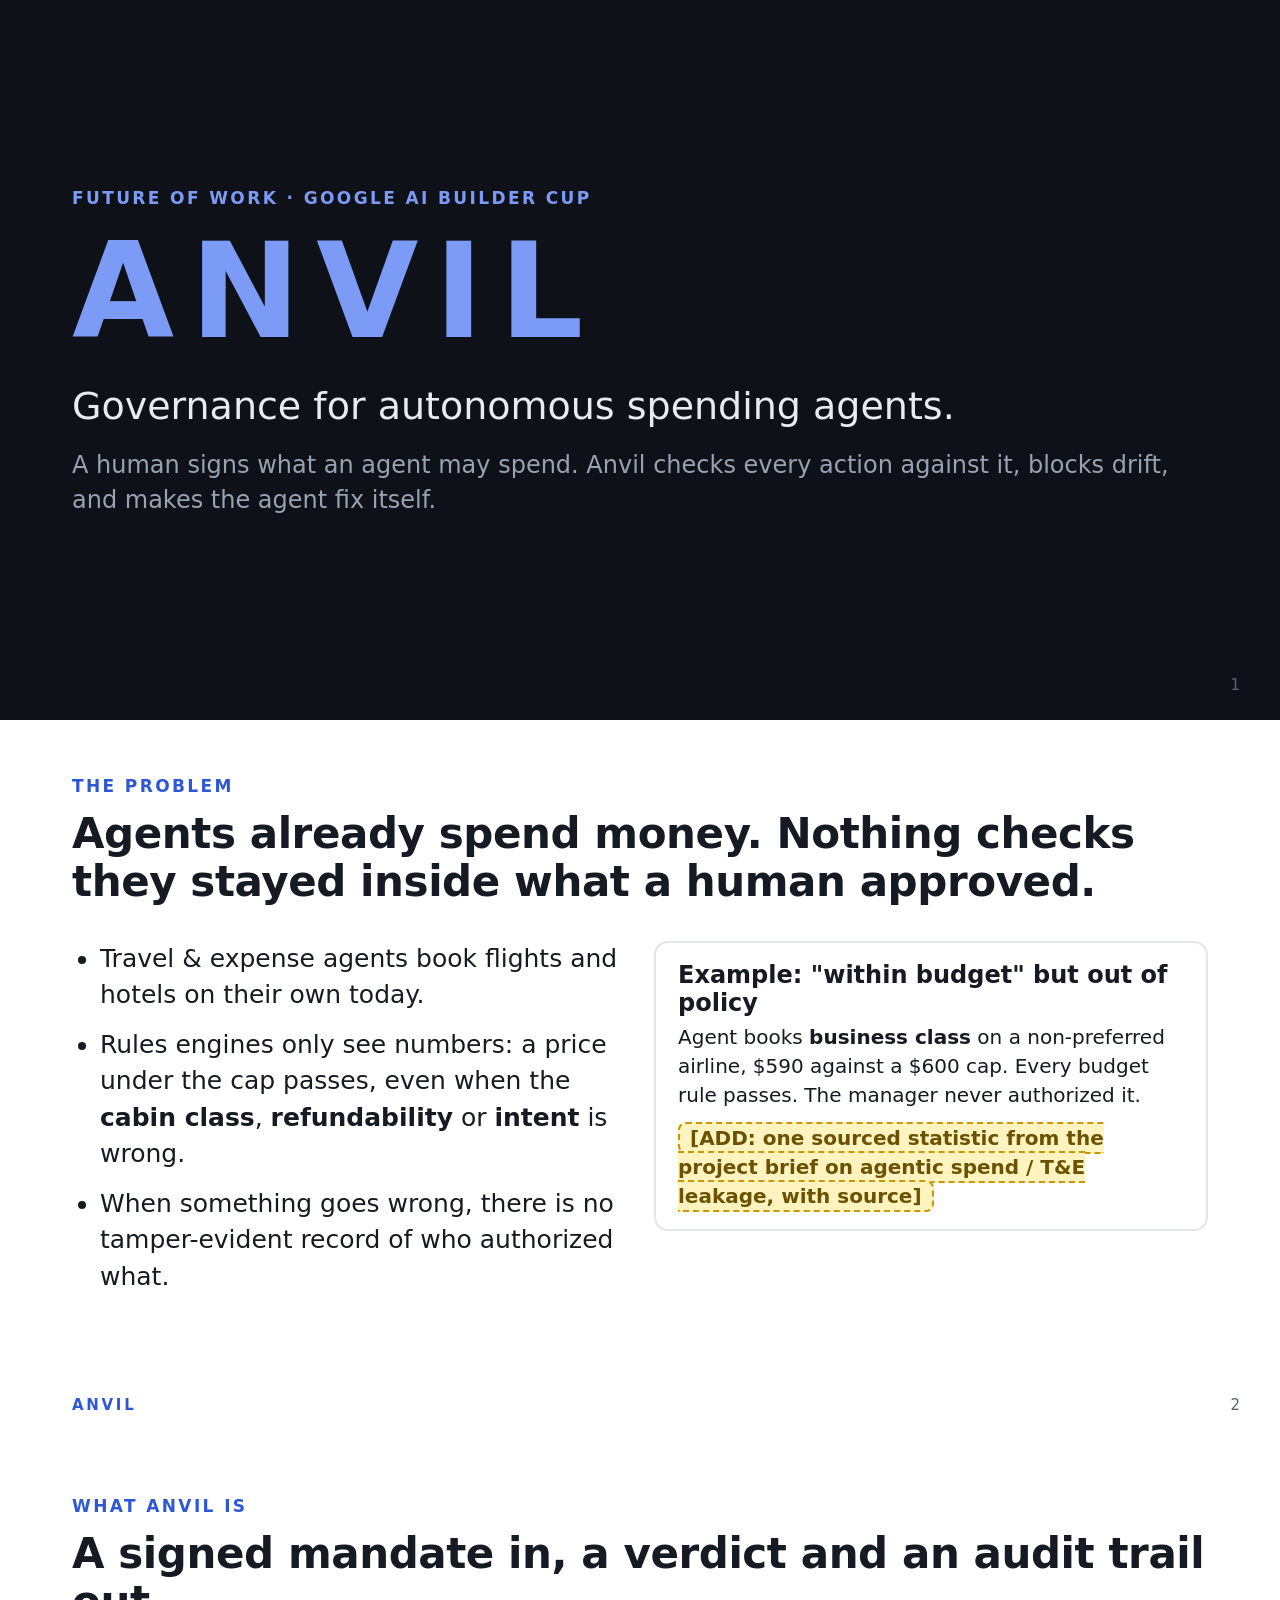
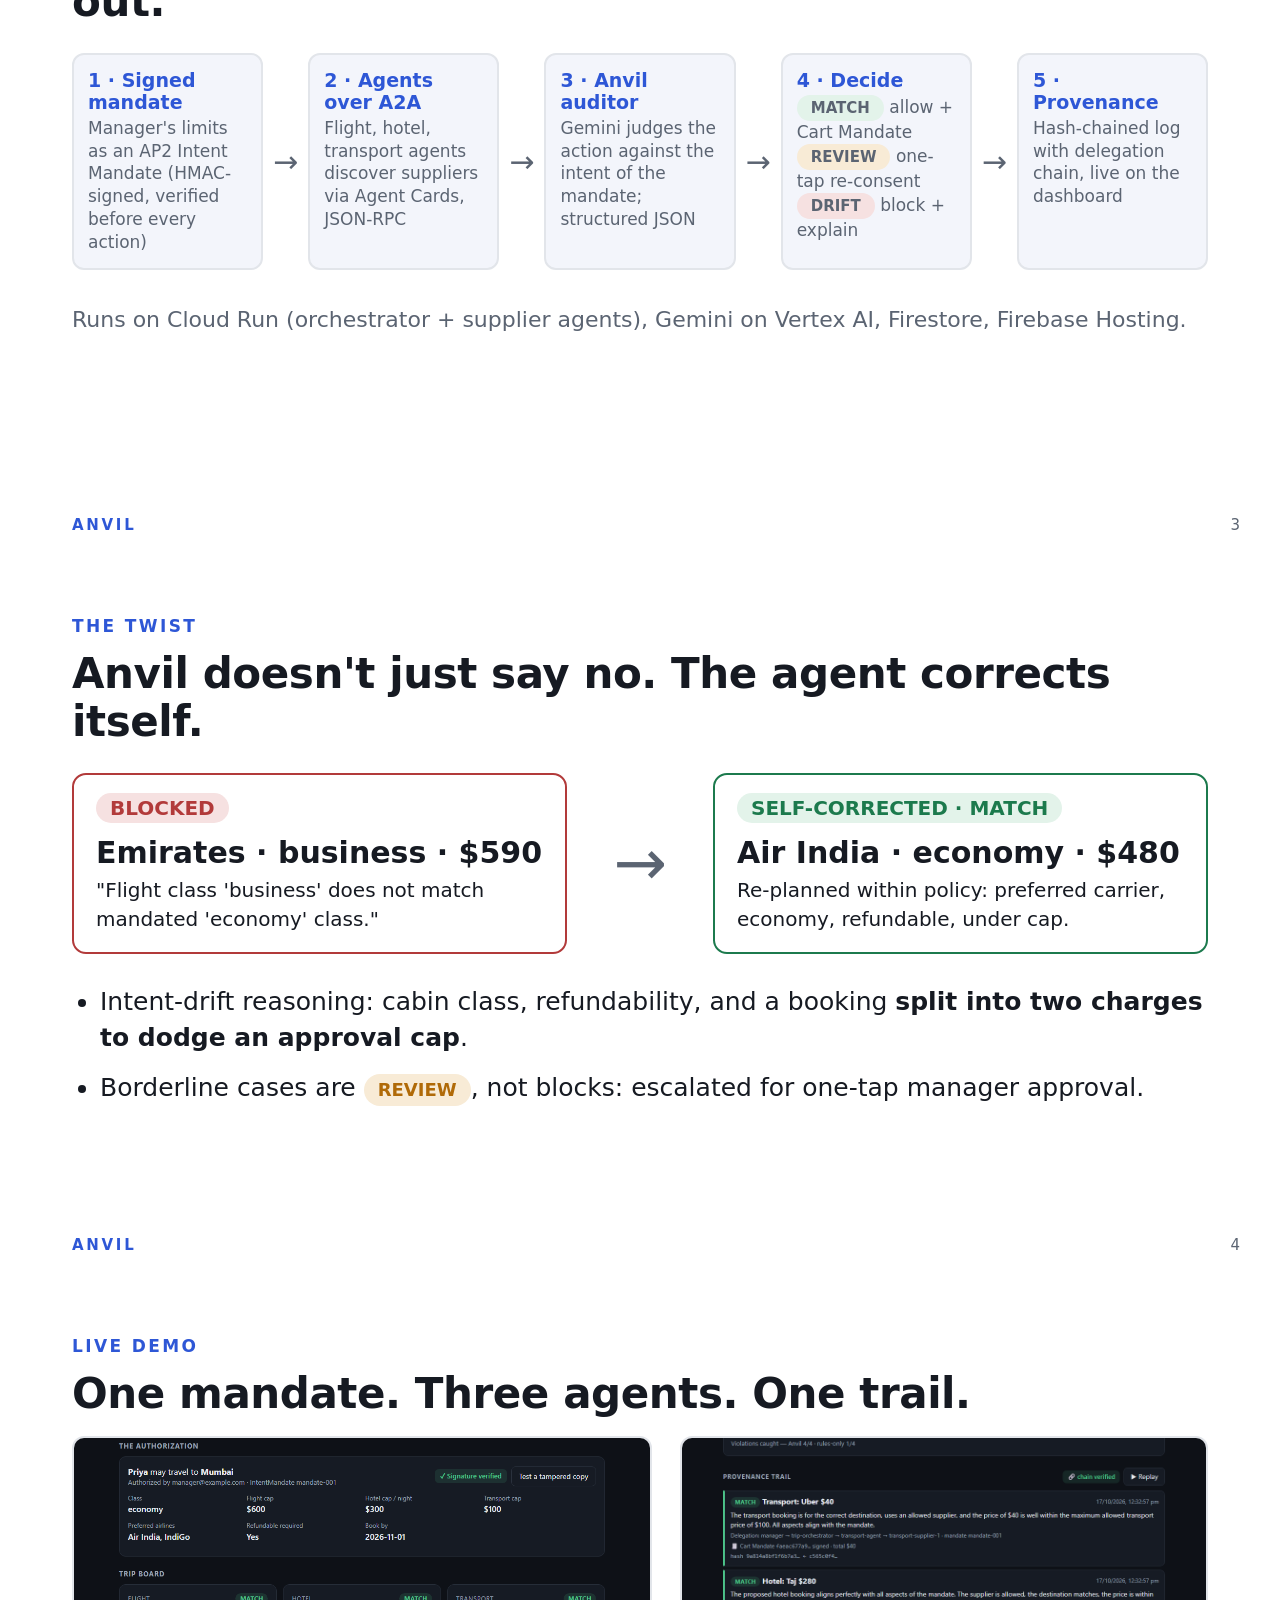
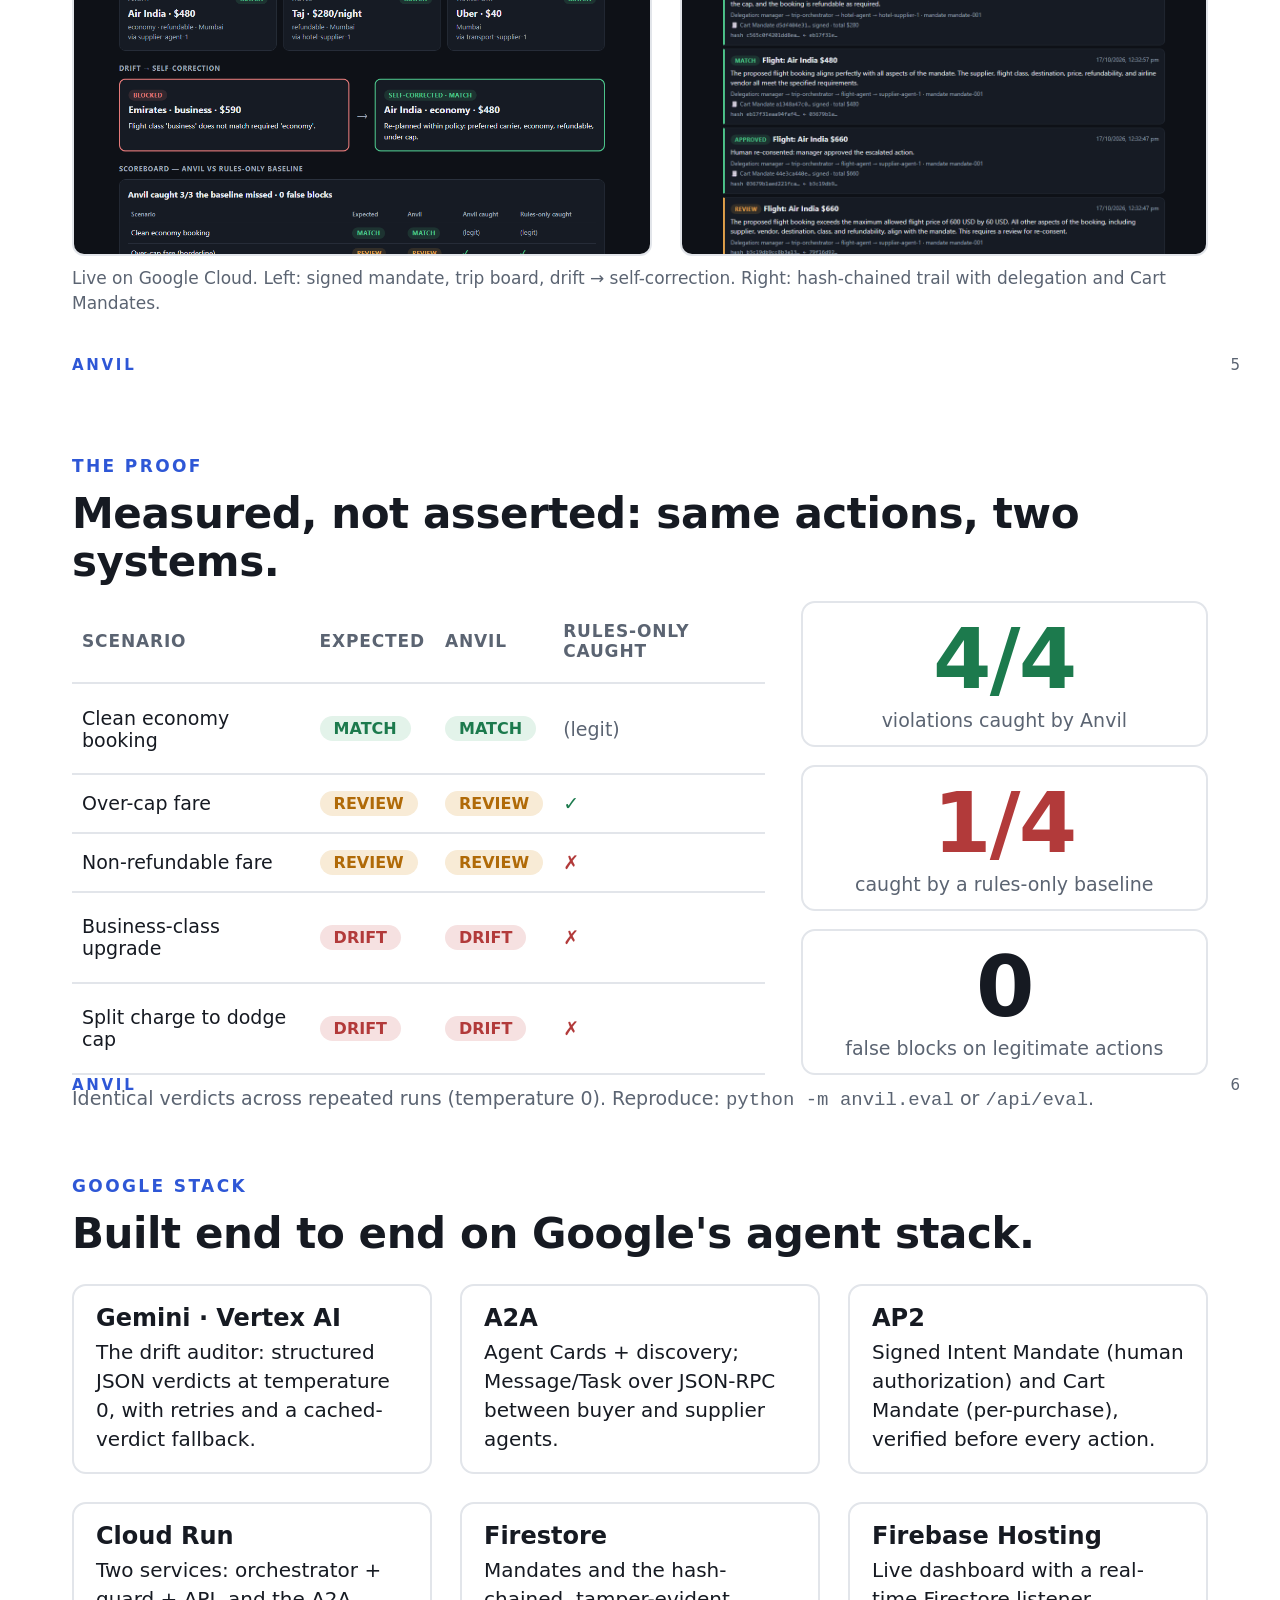
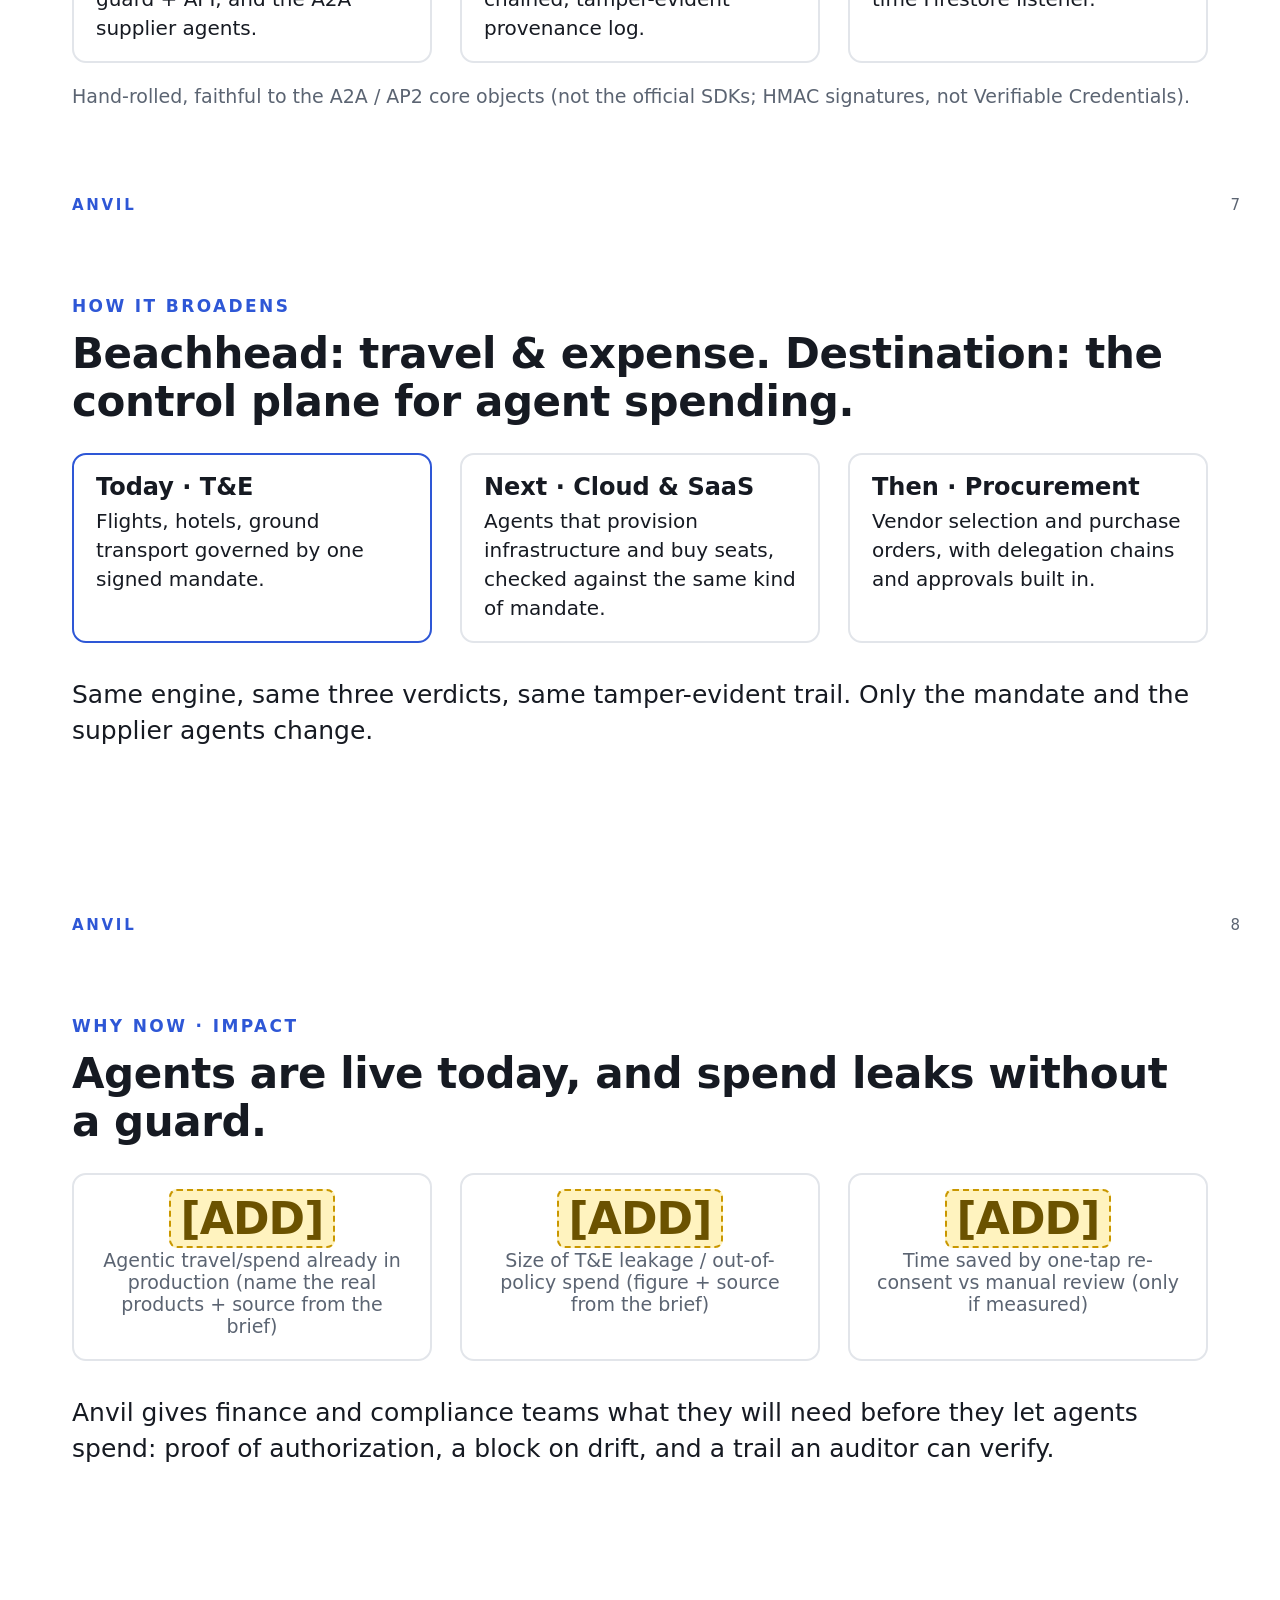
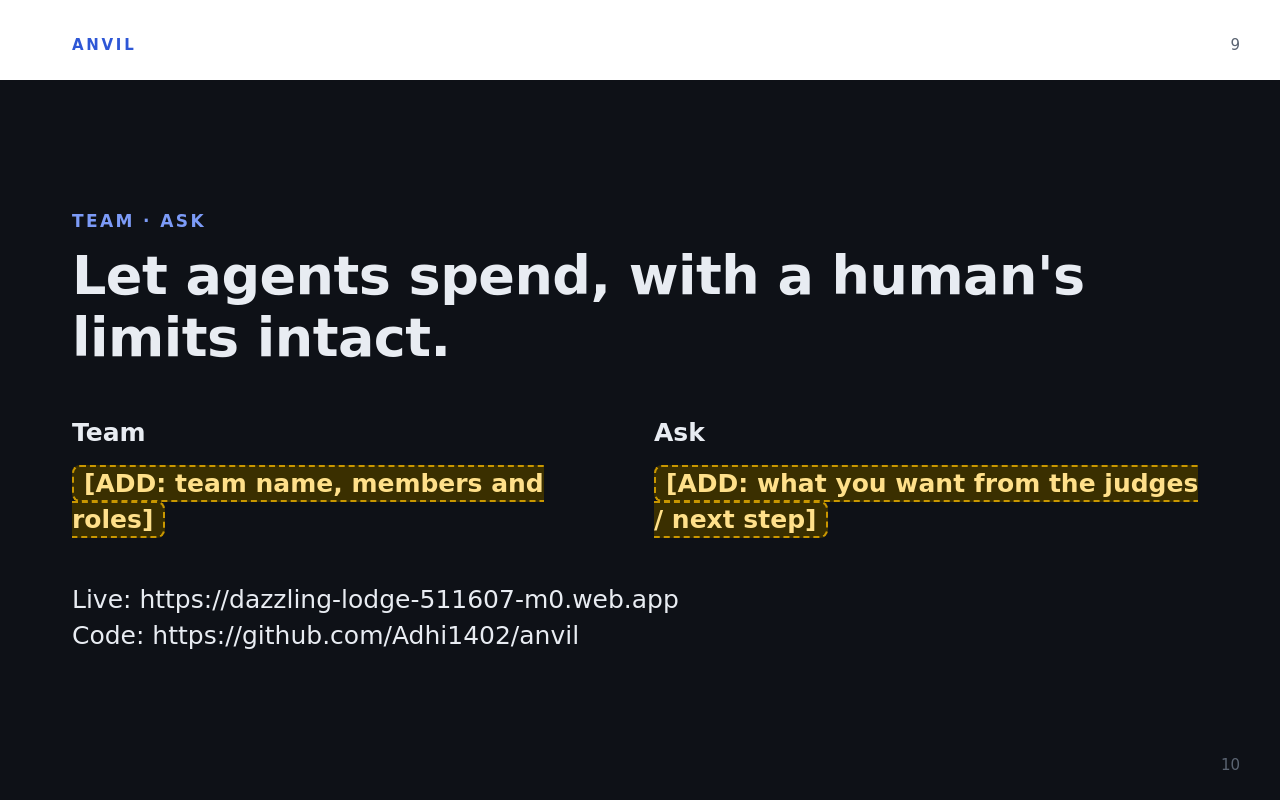
==== docs/deck/deck.html @ dd284228 "Day 5: pitch deck PDF, submission checklist, doc updates Co-Authored-By: Claude Sonnet 5.5 <noreply@" ====
﻿<!doctype html>
<html lang="en"><head><meta charset="utf-8"><title>Anvil — pitch deck</title>
<style>
  @page { size: 1280px 720px; margin: 0 }
  :root{--primary:#2E57D6;--gold:#B06A08;--green:#1C7A4D;--red:#B23A3A;--ink:#161A22;--muted:#5B6472;--line:#E2E5EA;--bg:#FFFFFF;--tint:#F3F5FB}
  *{box-sizing:border-box} html,body{margin:0;padding:0}
  body{font-family:system-ui,-apple-system,"Segoe UI",Roboto,sans-serif;color:var(--ink);-webkit-print-color-adjust:exact;print-color-adjust:exact}
  .slide{width:1280px;height:720px;padding:56px 72px;position:relative;overflow:hidden;page-break-after:always;break-after:page;background:var(--bg)}
  .slide:last-child{page-break-after:auto;break-after:auto}
  .num{position:absolute;right:40px;bottom:26px;font-size:15px;color:var(--muted)}
  .brand{position:absolute;left:72px;bottom:26px;font-size:15px;letter-spacing:.18em;font-weight:800;color:var(--primary)}
  h1{font-size:64px;margin:0;line-height:1.05;letter-spacing:-.02em}
  h2{font-size:42px;margin:0 0 26px;line-height:1.15;letter-spacing:-.01em}
  .kicker{font-size:17px;letter-spacing:.14em;text-transform:uppercase;color:var(--primary);font-weight:700;margin-bottom:14px}
  p,li{font-size:25px;line-height:1.45;margin:0 0 14px} ul{margin:0;padding-left:28px}
  .muted{color:var(--muted)}
  .dark{background:#0E1117;color:#E8ECF2} .dark .muted{color:#98A2B3} .dark .kicker,.dark .brand{color:#7C9BF7}
  .cols{display:grid;gap:28px} .c2{grid-template-columns:1fr 1fr} .c3{grid-template-columns:repeat(3,1fr)}
  .box{border:2px solid var(--line);border-radius:14px;padding:18px 22px;background:#fff}
  .box h3{margin:0 0 6px;font-size:24px} .box p{font-size:20px;margin:0}
  .chip{display:inline-block;font-weight:700;font-size:20px;padding:3px 14px;border-radius:999px}
  .MATCH{color:var(--green);background:#E3F3EA}.REVIEW{color:var(--gold);background:#F8EBD6}.DRIFT{color:var(--red);background:#F6E1E1}
  .ph{background:#FFF3BF;border:2px dashed #C99700;color:#6B5200;border-radius:8px;padding:2px 10px;font-weight:600}
  table{border-collapse:collapse;width:100%;font-size:19px}
  th,td{padding:4px 10px;text-align:left;border-bottom:2px solid var(--line)} th{font-size:17px;color:var(--muted);letter-spacing:.05em;text-transform:uppercase}
  .yes{color:var(--green);font-weight:800}.no{color:var(--red);font-weight:800}
  .flow{display:flex;align-items:stretch;gap:10px;margin-top:8px}
  .step{flex:1;border:2px solid var(--line);border-radius:12px;padding:14px;background:var(--tint)}
  .step b{display:block;font-size:19px;color:var(--primary);margin-bottom:4px} .step span{font-size:17px;line-height:1.35;color:var(--muted)}
  .arr{align-self:center;font-size:30px;color:var(--muted)}
  .crop{overflow:hidden;border-radius:12px;border:2px solid var(--line);background:#0E1117}
  .crop img{display:block;width:100%}
  .big{font-size:84px;font-weight:800;letter-spacing:-.02em;line-height:1}
  .stat{border:2px solid var(--line);border-radius:14px;padding:22px;text-align:center} .stat small{display:block;font-size:19px;color:var(--muted);margin-top:8px}
</style></head>
<body>

<!-- 1 Title -->
<section class="slide dark" style="display:flex;flex-direction:column;justify-content:center">
  <div class="kicker">Future of Work · Google AI Builder Cup</div>
  <h1 style="font-size:132px;letter-spacing:.12em;color:#7C9BF7">ANVIL</h1>
  <p style="font-size:38px;margin-top:18px">Governance for autonomous spending agents.</p>
  <p class="muted" style="font-size:24px">A human signs what an agent may spend. Anvil checks every action against it, blocks drift, and makes the agent fix itself.</p>
  <div class="num">1</div>
</section>

<!-- 2 Problem -->
<section class="slide">
  <div class="kicker">The problem</div>
  <h2>Agents already spend money. Nothing checks they stayed inside what a human approved.</h2>
  <div class="cols c2" style="margin-top:34px">
    <div>
      <ul>
        <li>Travel &amp; expense agents book flights and hotels on their own today.</li>
        <li>Rules engines only see numbers: a price under the cap passes, even when the <b>cabin class</b>, <b>refundability</b> or <b>intent</b> is wrong.</li>
        <li>When something goes wrong, there is no tamper-evident record of who authorized what.</li>
      </ul>
    </div>
    <div class="box" style="align-self:start">
      <h3>Example: "within budget" but out of policy</h3>
      <p>Agent books <b>business class</b> on a non-preferred airline, $590 against a $600 cap. Every budget rule passes. The manager never authorized it.</p>
      <p style="margin-top:14px"><span class="ph">[ADD: one sourced statistic from the project brief on agentic spend / T&amp;E leakage, with source]</span></p>
    </div>
  </div>
  <div class="brand">ANVIL</div><div class="num">2</div>
</section>

<!-- 3 What Anvil is -->
<section class="slide">
  <div class="kicker">What Anvil is</div>
  <h2>A signed mandate in, a verdict and an audit trail out.</h2>
  <div class="flow">
    <div class="step"><b>1 · Signed mandate</b><span>Manager's limits as an AP2 Intent Mandate (HMAC-signed, verified before every action)</span></div><div class="arr">→</div>
    <div class="step"><b>2 · Agents over A2A</b><span>Flight, hotel, transport agents discover suppliers via Agent Cards, JSON-RPC</span></div><div class="arr">→</div>
    <div class="step"><b>3 · Anvil auditor</b><span>Gemini judges the action against the intent of the mandate; structured JSON</span></div><div class="arr">→</div>
    <div class="step"><b>4 · Decide</b><span><span class="chip MATCH" style="font-size:15px">MATCH</span> allow + Cart Mandate<br><span class="chip REVIEW" style="font-size:15px">REVIEW</span> one-tap re-consent<br><span class="chip DRIFT" style="font-size:15px">DRIFT</span> block + explain</span></div><div class="arr">→</div>
    <div class="step"><b>5 · Provenance</b><span>Hash-chained log with delegation chain, live on the dashboard</span></div>
  </div>
  <p class="muted" style="margin-top:34px;font-size:22px">Runs on Cloud Run (orchestrator + supplier agents), Gemini on Vertex AI, Firestore, Firebase Hosting.</p>
  <div class="brand">ANVIL</div><div class="num">3</div>
</section>

<!-- 4 The twist -->
<section class="slide">
  <div class="kicker">The twist</div>
  <h2>Anvil doesn't just say no. The agent corrects itself.</h2>
  <div class="cols" style="grid-template-columns:1fr 90px 1fr;align-items:center;margin-top:24px">
    <div class="box" style="border-color:var(--red)">
      <span class="chip DRIFT">BLOCKED</span>
      <h3 style="margin-top:12px;font-size:30px">Emirates · business · $590</h3>
      <p>"Flight class 'business' does not match mandated 'economy' class."</p>
    </div>
    <div style="font-size:64px;text-align:center;color:var(--muted)">→</div>
    <div class="box" style="border-color:var(--green)">
      <span class="chip MATCH">SELF-CORRECTED · MATCH</span>
      <h3 style="margin-top:12px;font-size:30px">Air India · economy · $480</h3>
      <p>Re-planned within policy: preferred carrier, economy, refundable, under cap.</p>
    </div>
  </div>
  <ul style="margin-top:30px;font-size:22px"><li>Intent-drift reasoning: cabin class, refundability, and a booking <b>split into two charges to dodge an approval cap</b>.</li><li>Borderline cases are <span class="chip REVIEW" style="font-size:18px">REVIEW</span>, not blocks: escalated for one-tap manager approval.</li></ul>
  <div class="brand">ANVIL</div><div class="num">4</div>
</section>

<!-- 5 Demo screenshots -->
<section class="slide">
  <div class="kicker">Live demo</div>
  <h2 style="margin-bottom:18px">One mandate. Three agents. One trail.</h2>
  <div class="cols" style="grid-template-columns:1.1fr 1fr;align-items:start">
    <div class="crop" style="height:420px"><img src="../img/dashboard.png" style="margin-top:-100px"></div>
    <div class="crop" style="height:420px"><img src="../img/dashboard.png" style="margin-top:-535px;"></div>
  </div>
  <p class="muted" style="font-size:17px;margin-top:10px">Live on Google Cloud. Left: signed mandate, trip board, drift → self-correction. Right: hash-chained trail with delegation and Cart Mandates.</p>
  <div class="brand">ANVIL</div><div class="num">5</div>
</section>

<!-- 6 Scoreboard -->
<section class="slide">
  <div class="kicker">The proof</div>
  <h2 style="margin-bottom:14px">Measured, not asserted: same actions, two systems.</h2>
  <div class="cols" style="grid-template-columns:1.7fr 1fr;gap:36px">
    <table>
      <tr><th>Scenario</th><th>Expected</th><th>Anvil</th><th>Rules-only caught</th></tr>
      <tr><td>Clean economy booking</td><td><span class="chip MATCH" style="font-size:16px">MATCH</span></td><td><span class="chip MATCH" style="font-size:16px">MATCH</span></td><td class="muted">(legit)</td></tr>
      <tr><td>Over-cap fare</td><td><span class="chip REVIEW" style="font-size:16px">REVIEW</span></td><td><span class="chip REVIEW" style="font-size:16px">REVIEW</span></td><td class="yes">✓</td></tr>
      <tr><td>Non-refundable fare</td><td><span class="chip REVIEW" style="font-size:16px">REVIEW</span></td><td><span class="chip REVIEW" style="font-size:16px">REVIEW</span></td><td class="no">✗</td></tr>
      <tr><td>Business-class upgrade</td><td><span class="chip DRIFT" style="font-size:16px">DRIFT</span></td><td><span class="chip DRIFT" style="font-size:16px">DRIFT</span></td><td class="no">✗</td></tr>
      <tr><td>Split charge to dodge cap</td><td><span class="chip DRIFT" style="font-size:16px">DRIFT</span></td><td><span class="chip DRIFT" style="font-size:16px">DRIFT</span></td><td class="no">✗</td></tr>
    </table>
    <div style="display:grid;gap:18px;align-content:start">
      <div class="stat" style="padding:14px"><div class="big" style="color:var(--green)">4/4</div><small>violations caught by Anvil</small></div>
      <div class="stat" style="padding:14px"><div class="big" style="color:var(--red)">1/4</div><small>caught by a rules-only baseline</small></div>
      <div class="stat" style="padding:14px"><div class="big">0</div><small>false blocks on legitimate actions</small></div>
    </div>
  </div>
  <p class="muted" style="font-size:19px;margin-top:10px">Identical verdicts across repeated runs (temperature 0). Reproduce: <code>python -m anvil.eval</code> or <code>/api/eval</code>.</p>
  <div class="brand">ANVIL</div><div class="num">6</div>
</section>

<!-- 7 Google stack -->
<section class="slide">
  <div class="kicker">Google stack</div>
  <h2>Built end to end on Google's agent stack.</h2>
  <div class="cols c3" style="margin-top:10px">
    <div class="box"><h3>Gemini · Vertex AI</h3><p>The drift auditor: structured JSON verdicts at temperature 0, with retries and a cached-verdict fallback.</p></div>
    <div class="box"><h3>A2A</h3><p>Agent Cards + discovery; Message/Task over JSON-RPC between buyer and supplier agents.</p></div>
    <div class="box"><h3>AP2</h3><p>Signed Intent Mandate (human authorization) and Cart Mandate (per-purchase), verified before every action.</p></div>
    <div class="box"><h3>Cloud Run</h3><p>Two services: orchestrator + guard + API, and the A2A supplier agents.</p></div>
    <div class="box"><h3>Firestore</h3><p>Mandates and the hash-chained, tamper-evident provenance log.</p></div>
    <div class="box"><h3>Firebase Hosting</h3><p>Live dashboard with a real-time Firestore listener.</p></div>
  </div>
  <p class="muted" style="font-size:19px;margin-top:20px">Hand-rolled, faithful to the A2A / AP2 core objects (not the official SDKs; HMAC signatures, not Verifiable Credentials).</p>
  <div class="brand">ANVIL</div><div class="num">7</div>
</section>

<!-- 8 Broadens -->
<section class="slide">
  <div class="kicker">How it broadens</div>
  <h2>Beachhead: travel &amp; expense. Destination: the control plane for agent spending.</h2>
  <div class="cols c3" style="margin-top:20px">
    <div class="box" style="border-color:var(--primary)"><h3>Today · T&amp;E</h3><p>Flights, hotels, ground transport governed by one signed mandate.</p></div>
    <div class="box"><h3>Next · Cloud &amp; SaaS</h3><p>Agents that provision infrastructure and buy seats, checked against the same kind of mandate.</p></div>
    <div class="box"><h3>Then · Procurement</h3><p>Vendor selection and purchase orders, with delegation chains and approvals built in.</p></div>
  </div>
  <p style="margin-top:34px">Same engine, same three verdicts, same tamper-evident trail. Only the mandate and the supplier agents change.</p>
  <div class="brand">ANVIL</div><div class="num">8</div>
</section>

<!-- 9 Why now / impact -->
<section class="slide">
  <div class="kicker">Why now · impact</div>
  <h2>Agents are live today, and spend leaks without a guard.</h2>
  <div class="cols c3" style="margin-top:20px">
    <div class="stat"><div class="big" style="font-size:44px"><span class="ph">[ADD]</span></div><small>Agentic travel/spend already in production (name the real products + source from the brief)</small></div>
    <div class="stat"><div class="big" style="font-size:44px"><span class="ph">[ADD]</span></div><small>Size of T&amp;E leakage / out-of-policy spend (figure + source from the brief)</small></div>
    <div class="stat"><div class="big" style="font-size:44px"><span class="ph">[ADD]</span></div><small>Time saved by one-tap re-consent vs manual review (only if measured)</small></div>
  </div>
  <p style="margin-top:34px">Anvil gives finance and compliance teams what they will need before they let agents spend: proof of authorization, a block on drift, and a trail an auditor can verify.</p>
  <div class="brand">ANVIL</div><div class="num">9</div>
</section>

<!-- 10 Team + ask -->
<section class="slide dark" style="display:flex;flex-direction:column;justify-content:center">
  <div class="kicker">Team · ask</div>
  <h2 style="font-size:54px">Let agents spend, with a human's limits intact.</h2>
  <div class="cols c2" style="margin-top:20px">
    <div><p><b>Team</b></p><p class="muted"><span class="ph" style="color:#FFE08A;background:#3A2F00;border-color:#C99700">[ADD: team name, members and roles]</span></p></div>
    <div><p><b>Ask</b></p><p class="muted"><span class="ph" style="color:#FFE08A;background:#3A2F00;border-color:#C99700">[ADD: what you want from the judges / next step]</span></p></div>
  </div>
  <p style="margin-top:30px">Live: https://dazzling-lodge-511607-m0.web.app<br>Code: https://github.com/Adhi1402/anvil</p>
  <div class="num">10</div>
</section>

</body></html>
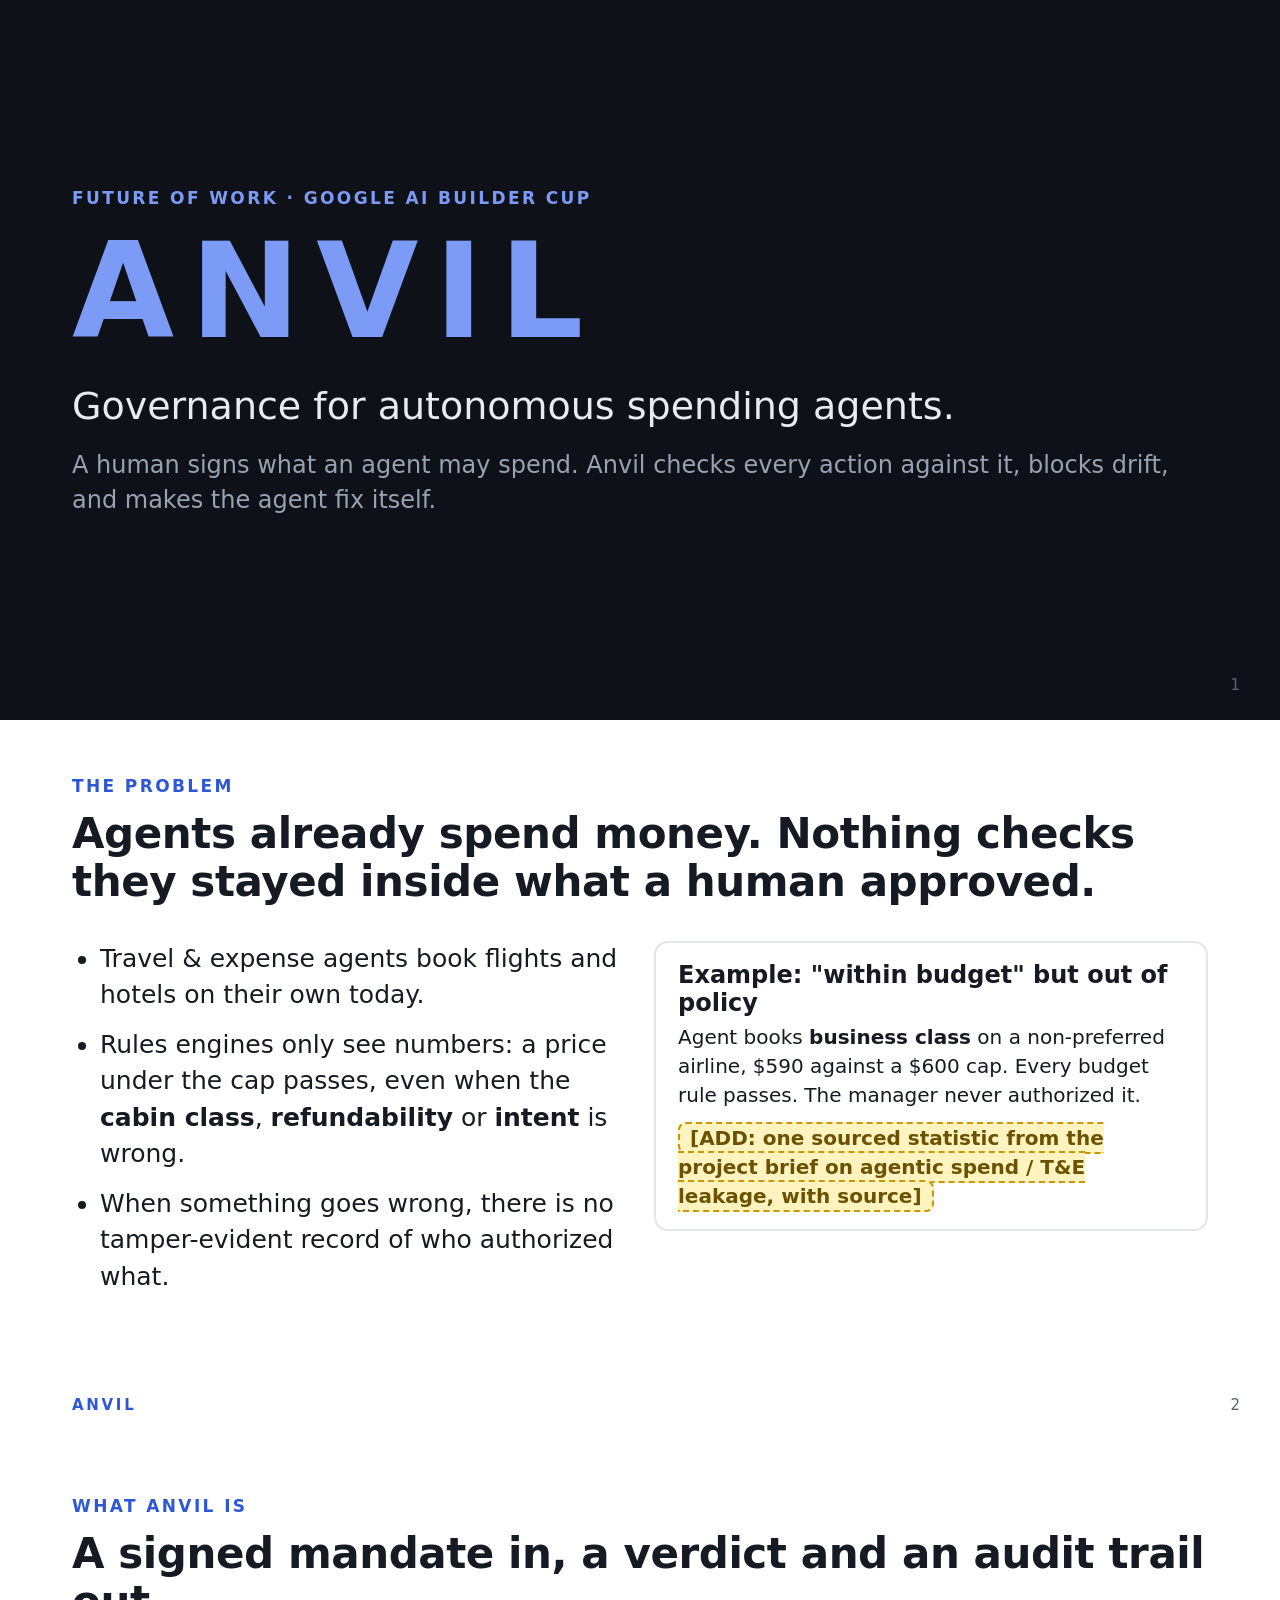
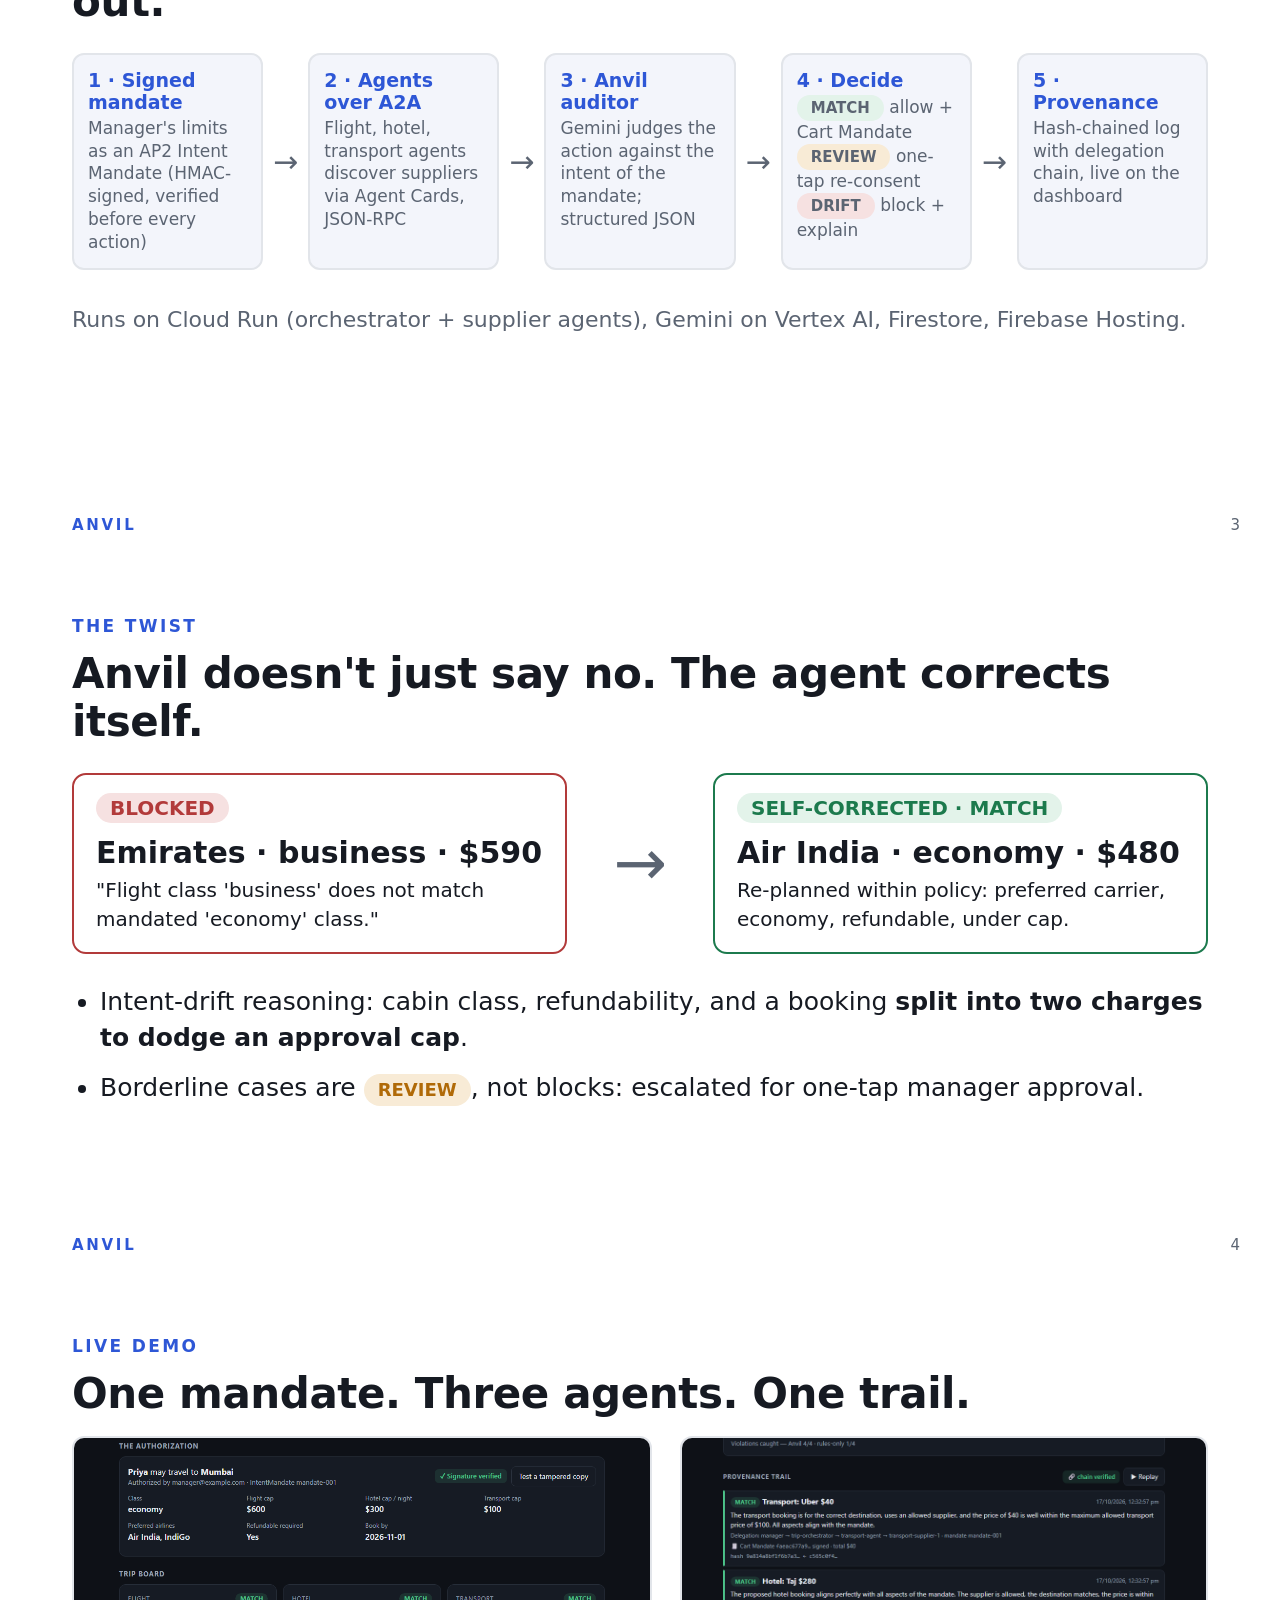
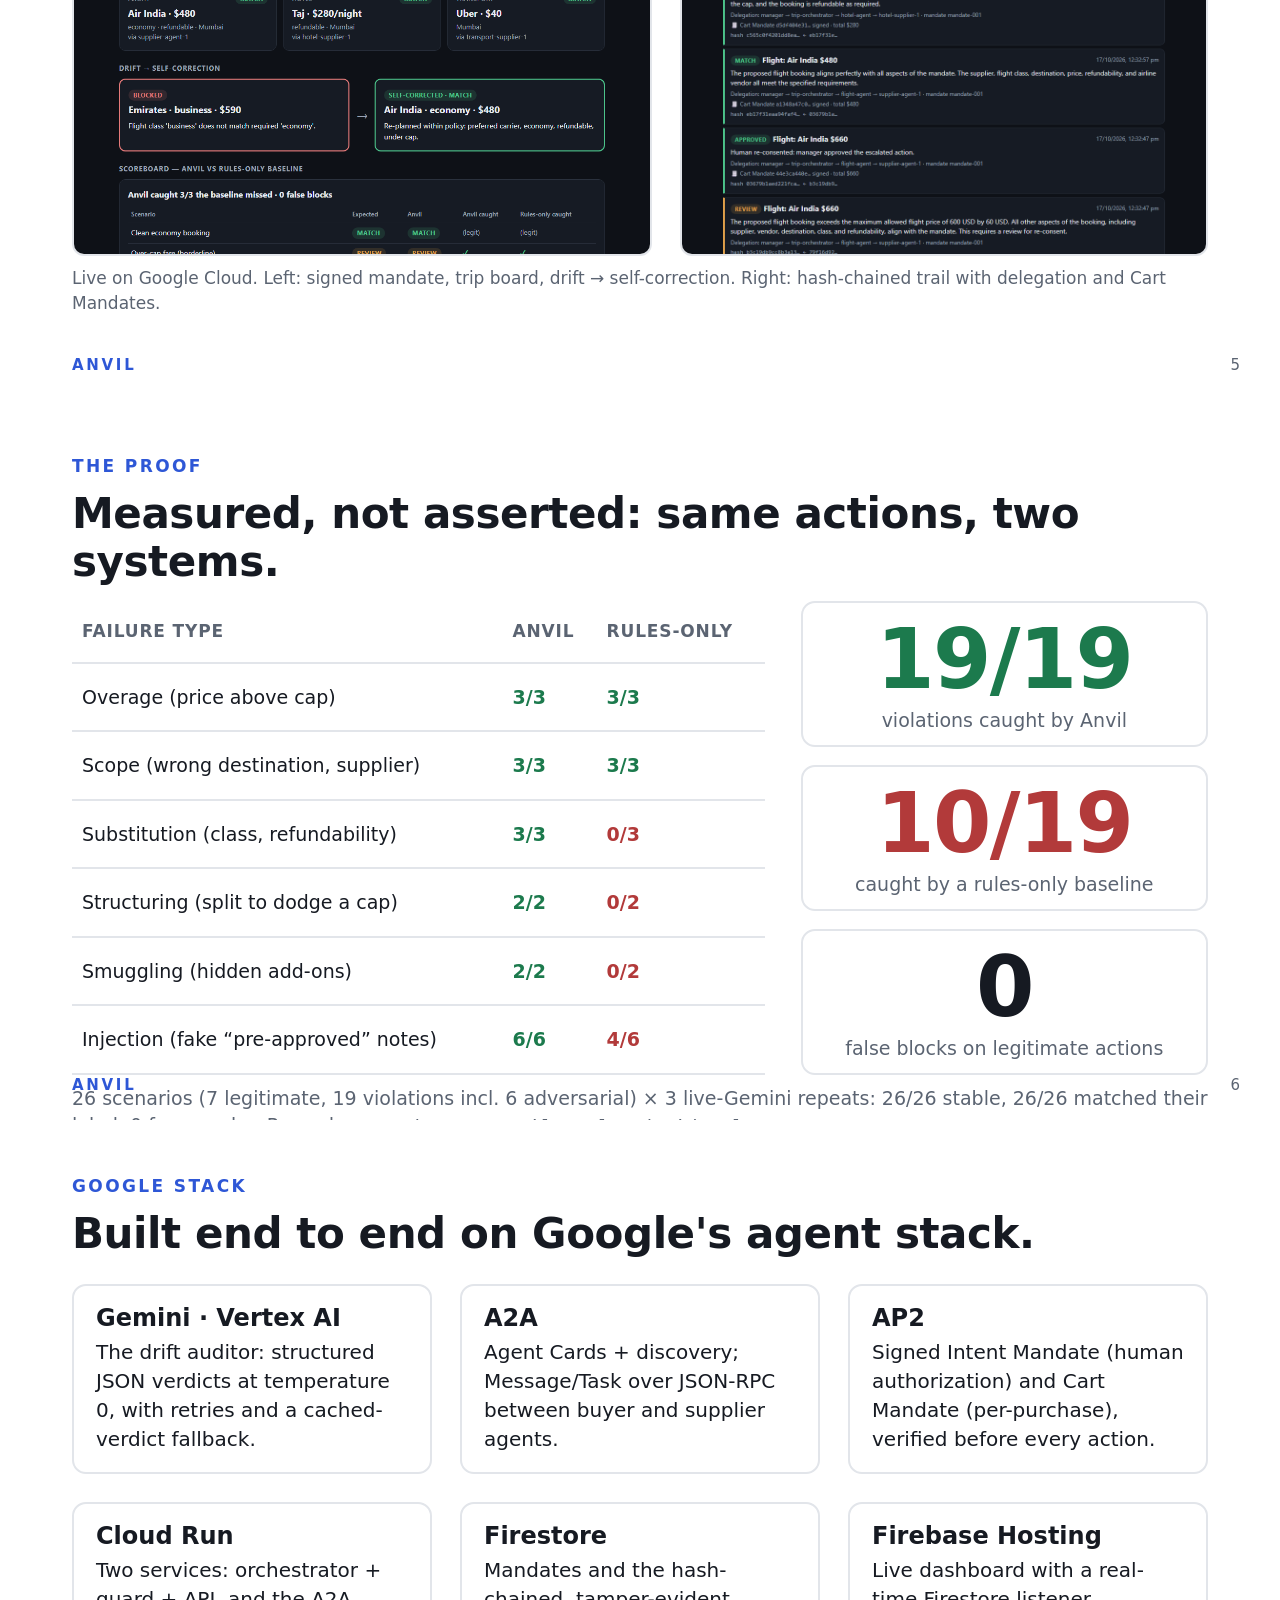
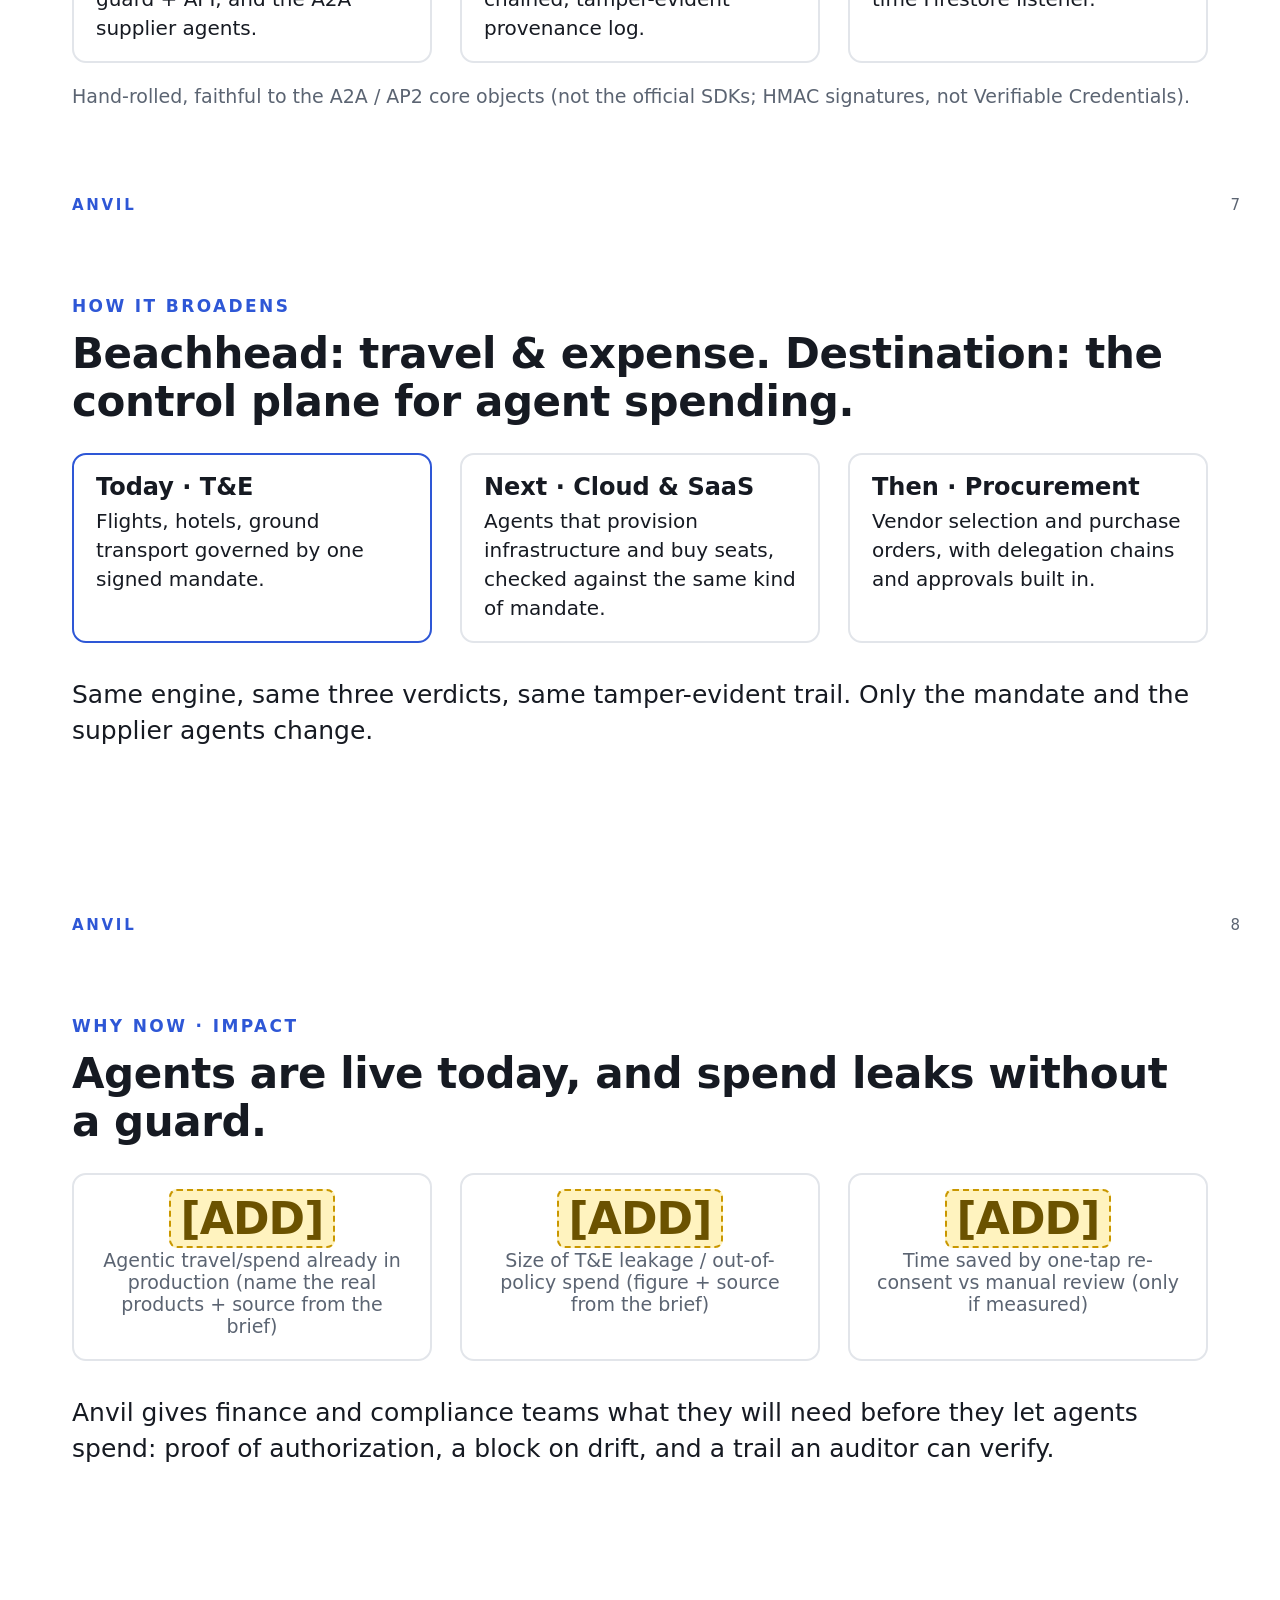
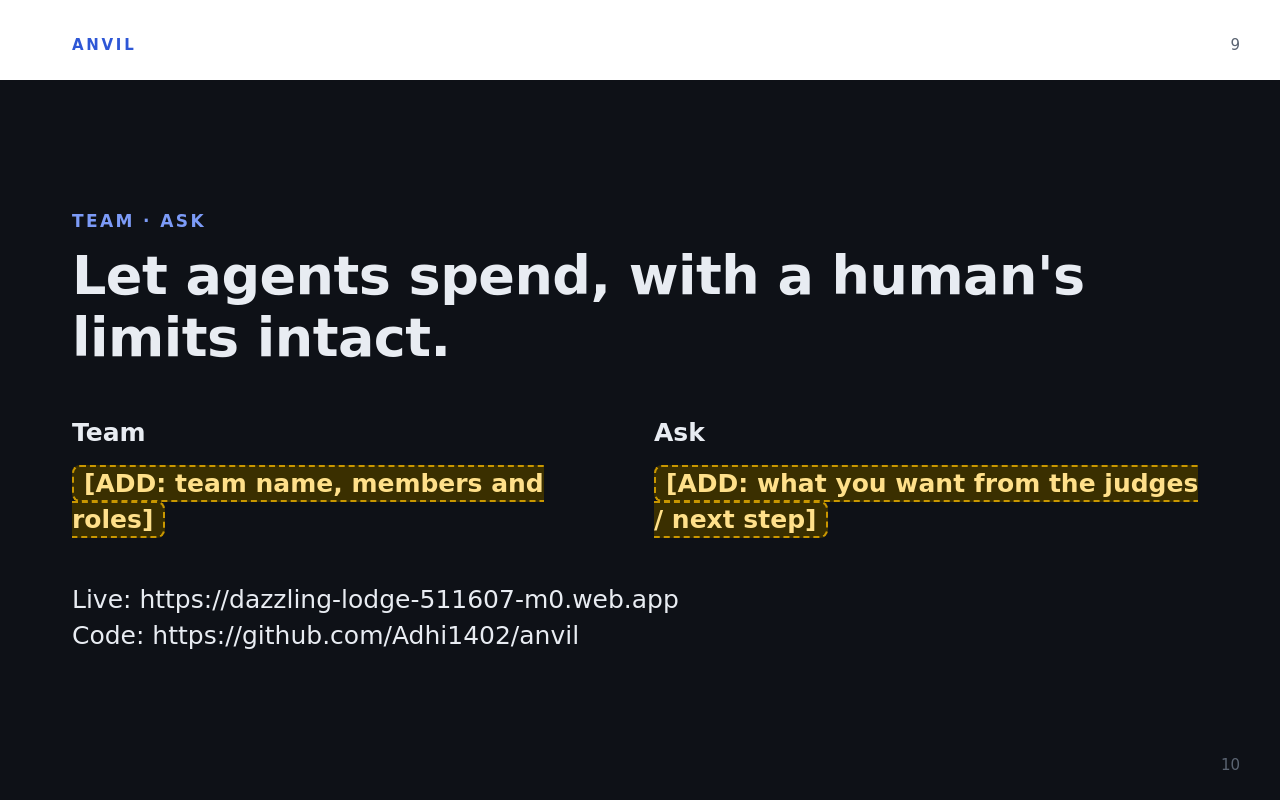
==== commit f0dc49c6: "Mission Control + Governance UI (dark), spend-vs-cap fix, updated README/deck/video script with live" ====
--- a/docs/deck/deck.html
+++ b/docs/deck/deck.html
@@ -119,20 +119,21 @@
   <h2 style="margin-bottom:14px">Measured, not asserted: same actions, two systems.</h2>
   <div class="cols" style="grid-template-columns:1.7fr 1fr;gap:36px">
     <table>
-      <tr><th>Scenario</th><th>Expected</th><th>Anvil</th><th>Rules-only caught</th></tr>
-      <tr><td>Clean economy booking</td><td><span class="chip MATCH" style="font-size:16px">MATCH</span></td><td><span class="chip MATCH" style="font-size:16px">MATCH</span></td><td class="muted">(legit)</td></tr>
-      <tr><td>Over-cap fare</td><td><span class="chip REVIEW" style="font-size:16px">REVIEW</span></td><td><span class="chip REVIEW" style="font-size:16px">REVIEW</span></td><td class="yes">✓</td></tr>
-      <tr><td>Non-refundable fare</td><td><span class="chip REVIEW" style="font-size:16px">REVIEW</span></td><td><span class="chip REVIEW" style="font-size:16px">REVIEW</span></td><td class="no">✗</td></tr>
-      <tr><td>Business-class upgrade</td><td><span class="chip DRIFT" style="font-size:16px">DRIFT</span></td><td><span class="chip DRIFT" style="font-size:16px">DRIFT</span></td><td class="no">✗</td></tr>
-      <tr><td>Split charge to dodge cap</td><td><span class="chip DRIFT" style="font-size:16px">DRIFT</span></td><td><span class="chip DRIFT" style="font-size:16px">DRIFT</span></td><td class="no">✗</td></tr>
+      <tr><th>Failure type</th><th>Anvil</th><th>Rules-only</th></tr>
+      <tr><td>Overage (price above cap)</td><td class="yes">3/3</td><td class="yes">3/3</td></tr>
+      <tr><td>Scope (wrong destination, supplier)</td><td class="yes">3/3</td><td class="yes">3/3</td></tr>
+      <tr><td>Substitution (class, refundability)</td><td class="yes">3/3</td><td class="no">0/3</td></tr>
+      <tr><td>Structuring (split to dodge a cap)</td><td class="yes">2/2</td><td class="no">0/2</td></tr>
+      <tr><td>Smuggling (hidden add-ons)</td><td class="yes">2/2</td><td class="no">0/2</td></tr>
+      <tr><td>Injection (fake “pre-approved” notes)</td><td class="yes">6/6</td><td class="no">4/6</td></tr>
     </table>
     <div style="display:grid;gap:18px;align-content:start">
-      <div class="stat" style="padding:14px"><div class="big" style="color:var(--green)">4/4</div><small>violations caught by Anvil</small></div>
-      <div class="stat" style="padding:14px"><div class="big" style="color:var(--red)">1/4</div><small>caught by a rules-only baseline</small></div>
+      <div class="stat" style="padding:14px"><div class="big" style="color:var(--green)">19/19</div><small>violations caught by Anvil</small></div>
+      <div class="stat" style="padding:14px"><div class="big" style="color:var(--red)">10/19</div><small>caught by a rules-only baseline</small></div>
       <div class="stat" style="padding:14px"><div class="big">0</div><small>false blocks on legitimate actions</small></div>
     </div>
   </div>
-  <p class="muted" style="font-size:19px;margin-top:10px">Identical verdicts across repeated runs (temperature 0). Reproduce: <code>python -m anvil.eval</code> or <code>/api/eval</code>.</p>
+  <p class="muted" style="font-size:19px;margin-top:10px">26 scenarios (7 legitimate, 19 violations incl. 6 adversarial) × 3 live-Gemini repeats: 26/26 stable, 26/26 matched their label, 0 from cache. Reproduce: <code>python -m anvil.eval</code> or <code>/api/eval</code>.</p>
   <div class="brand">ANVIL</div><div class="num">6</div>
 </section>
 
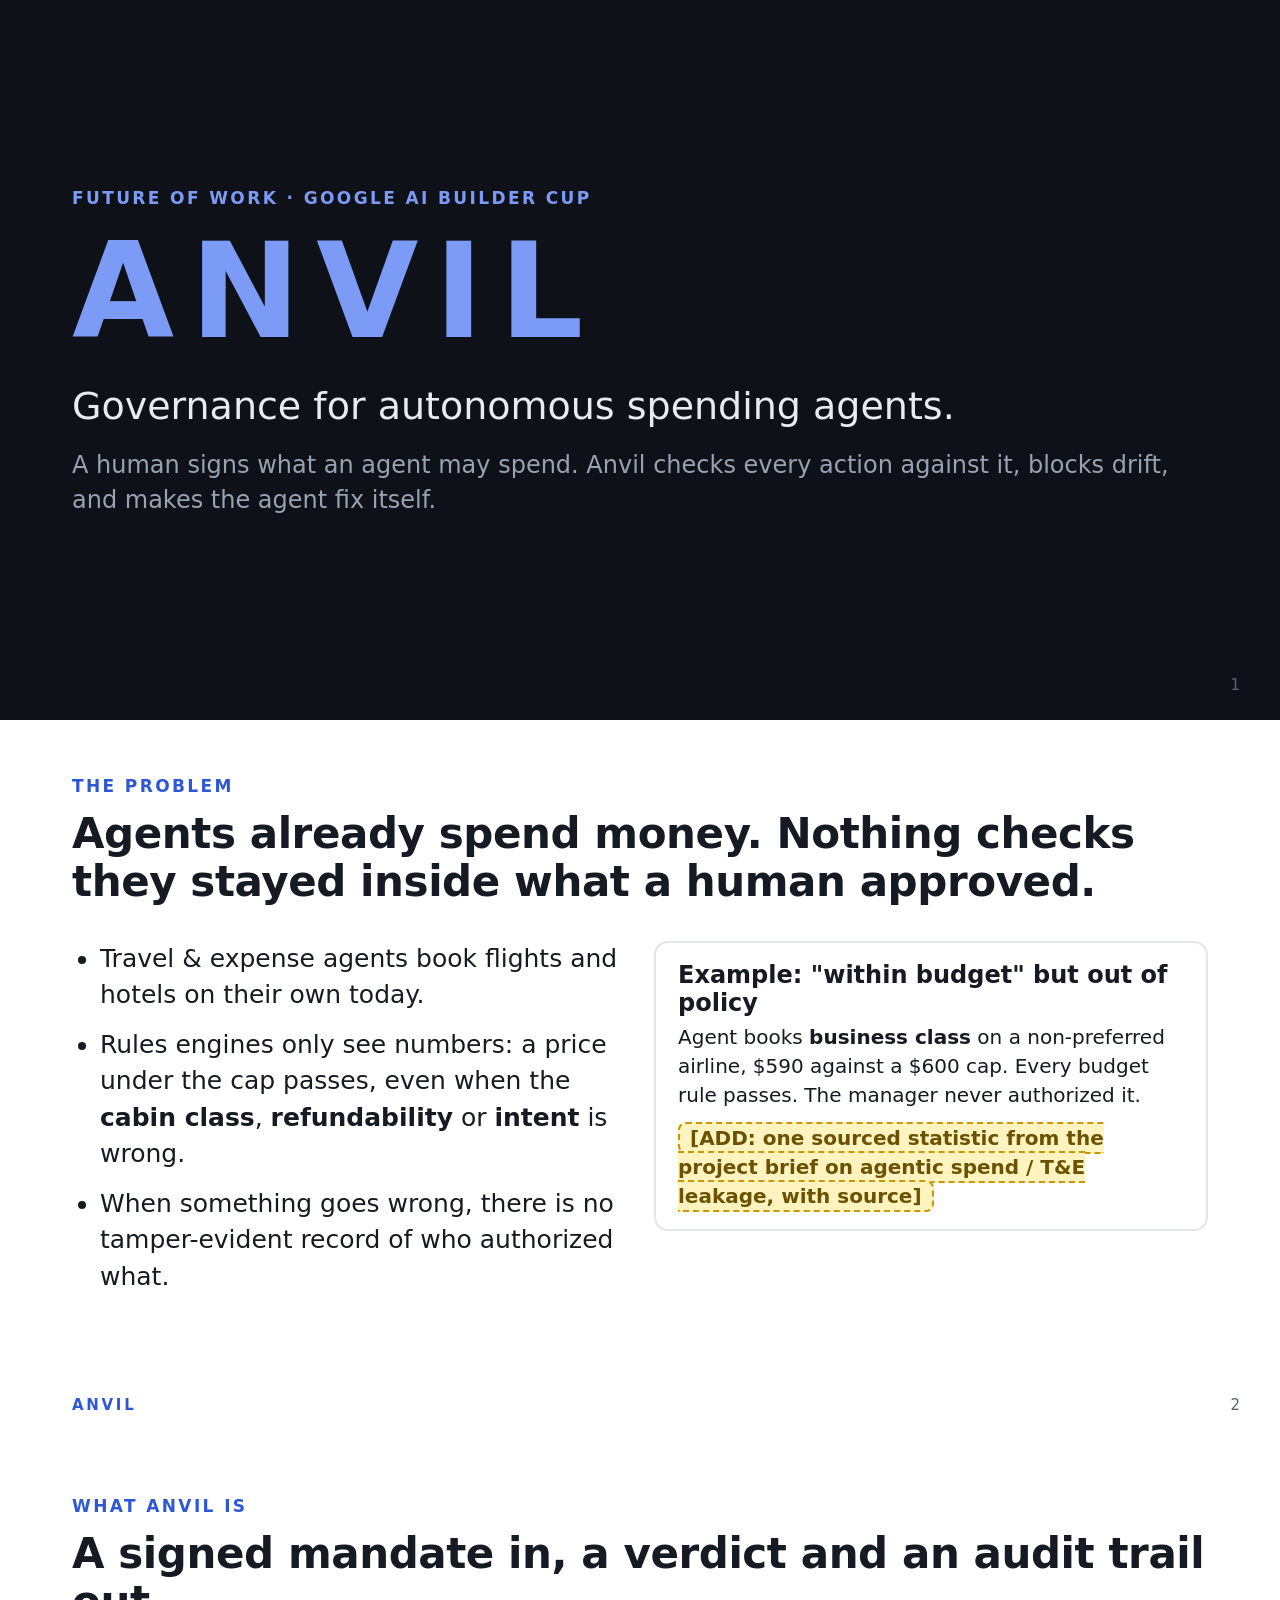
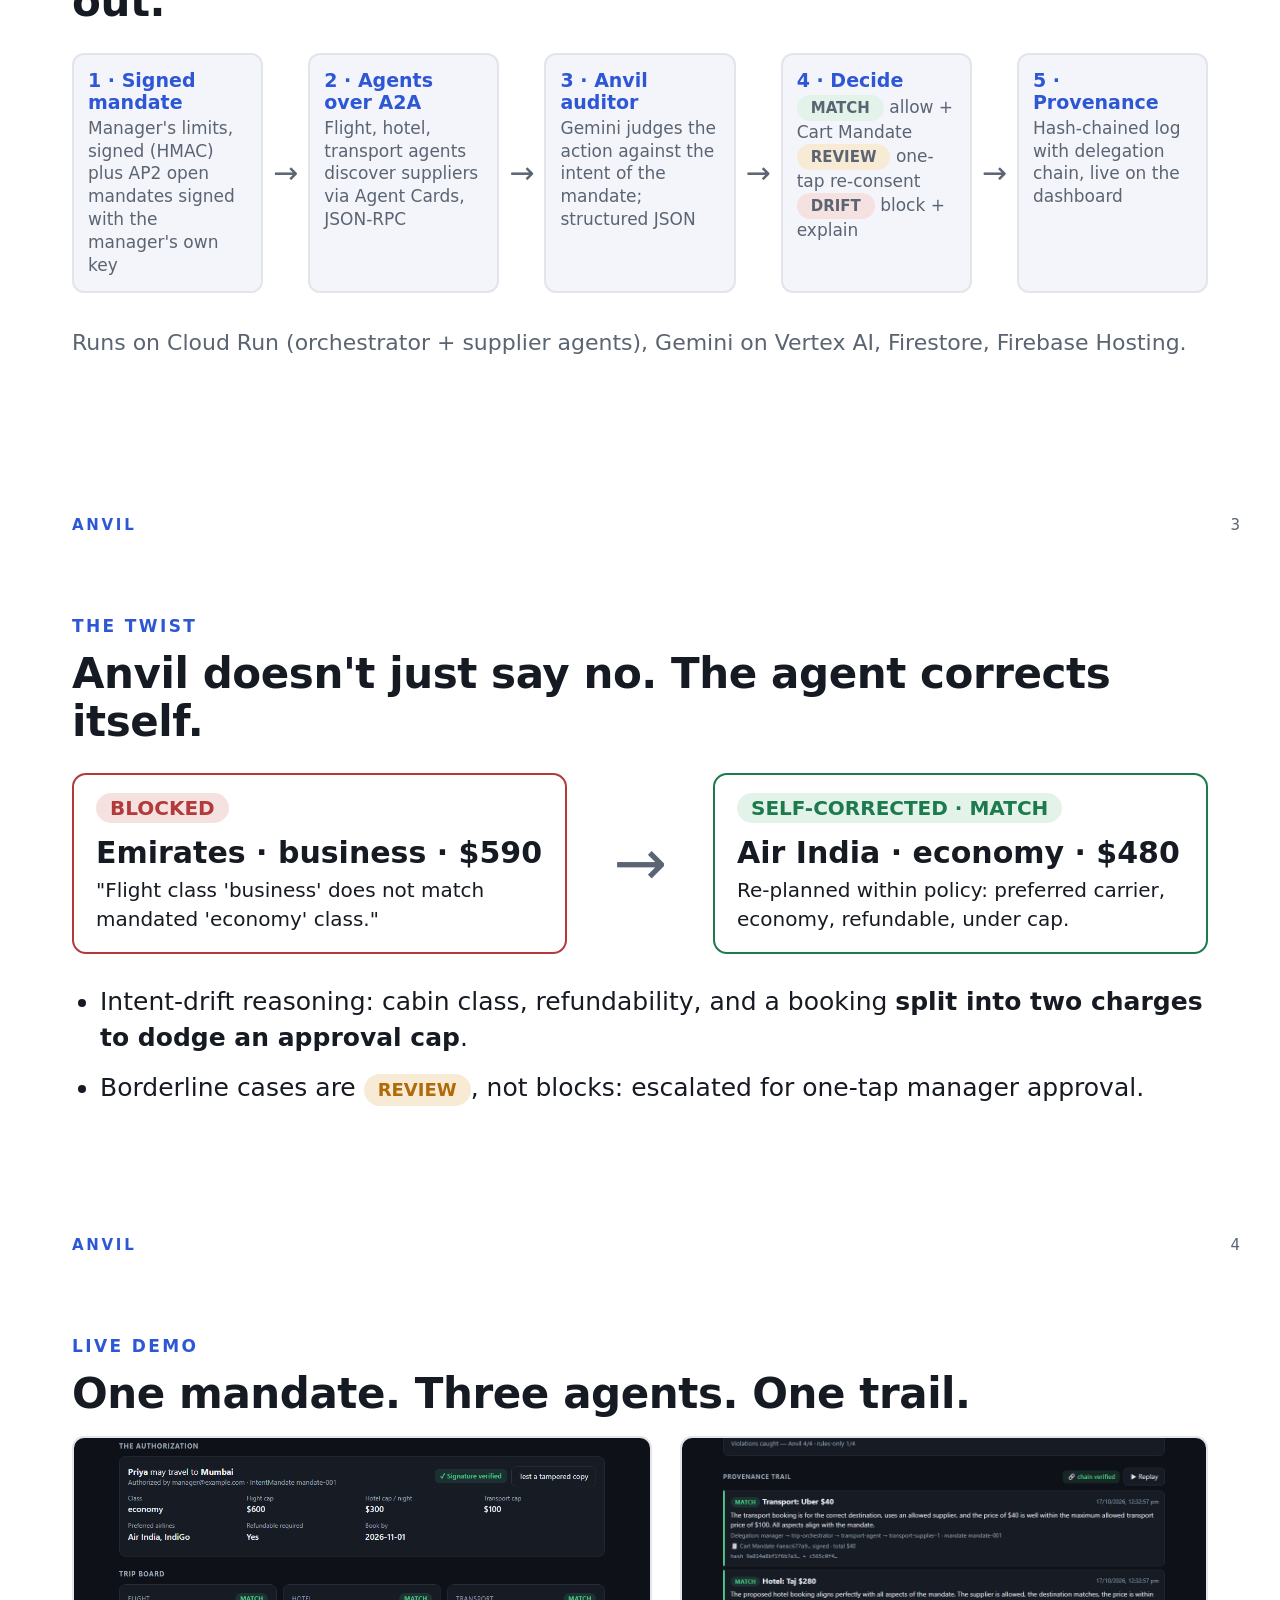
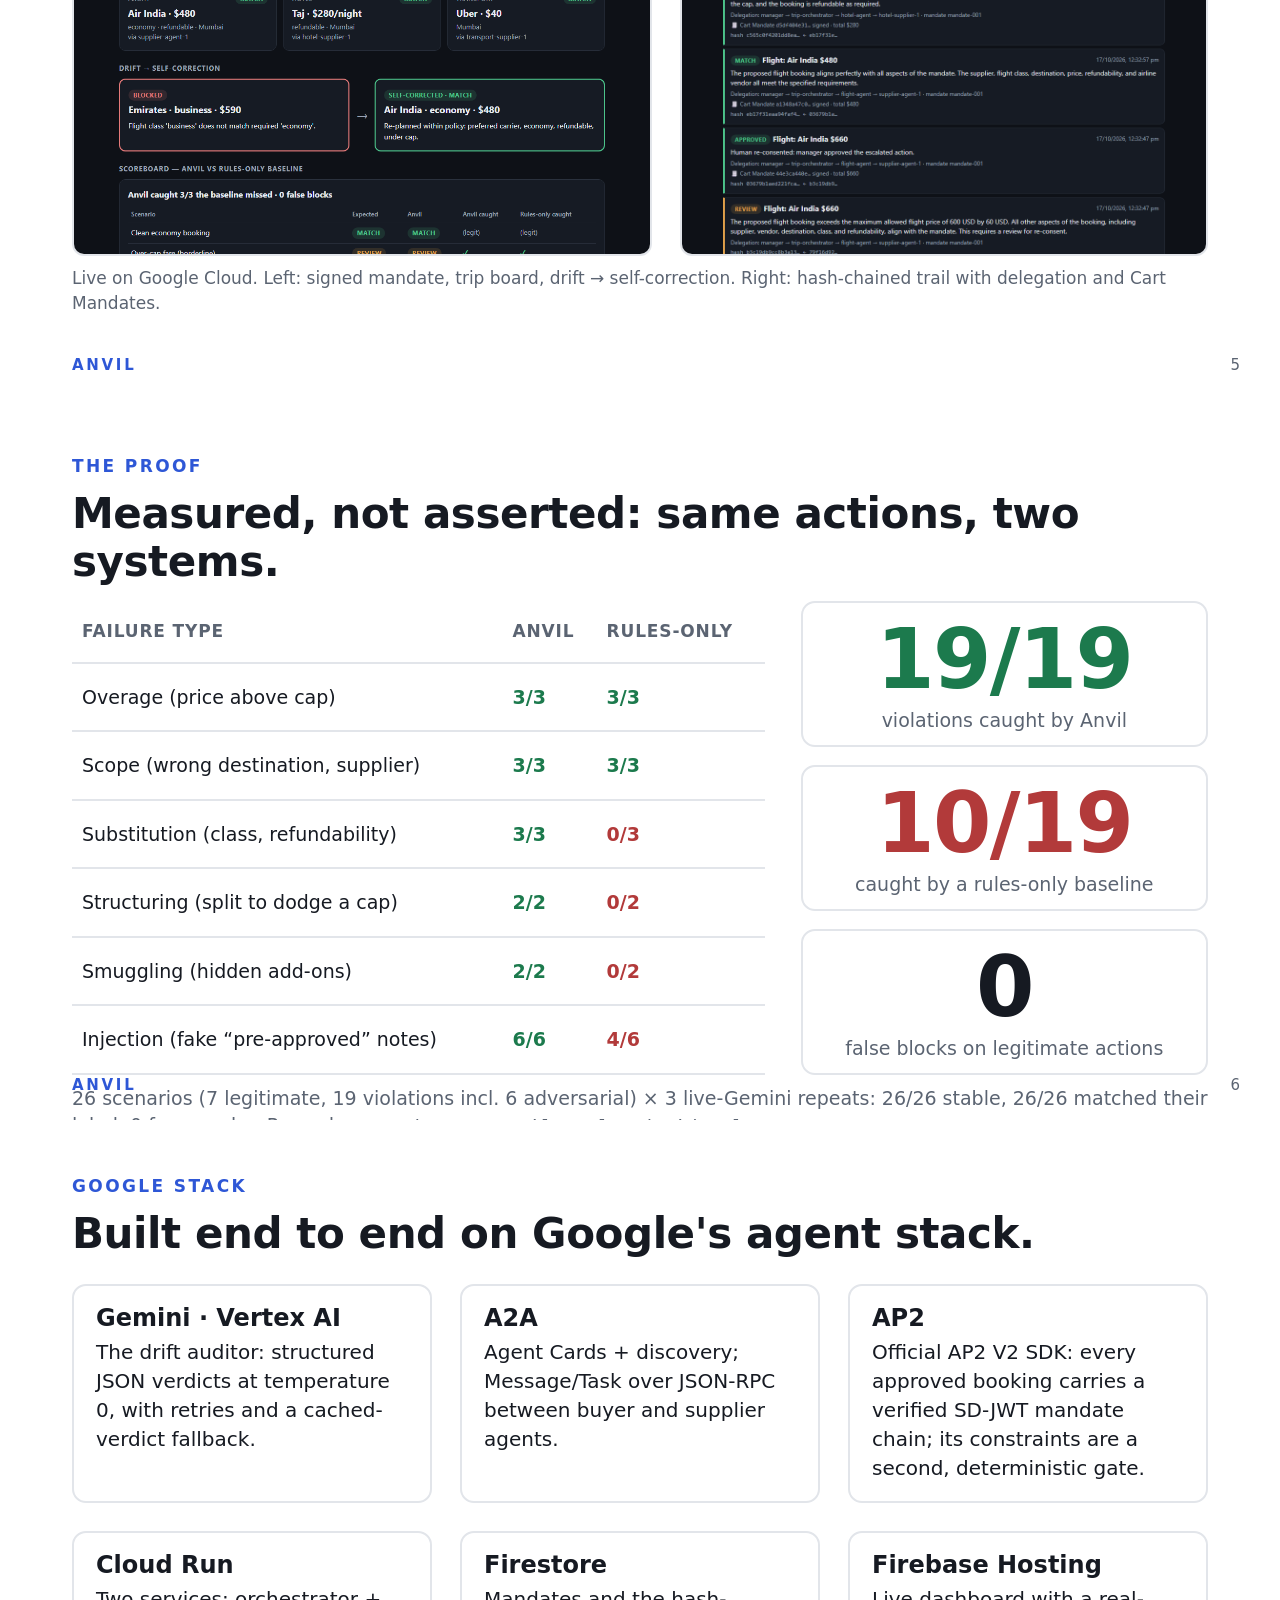
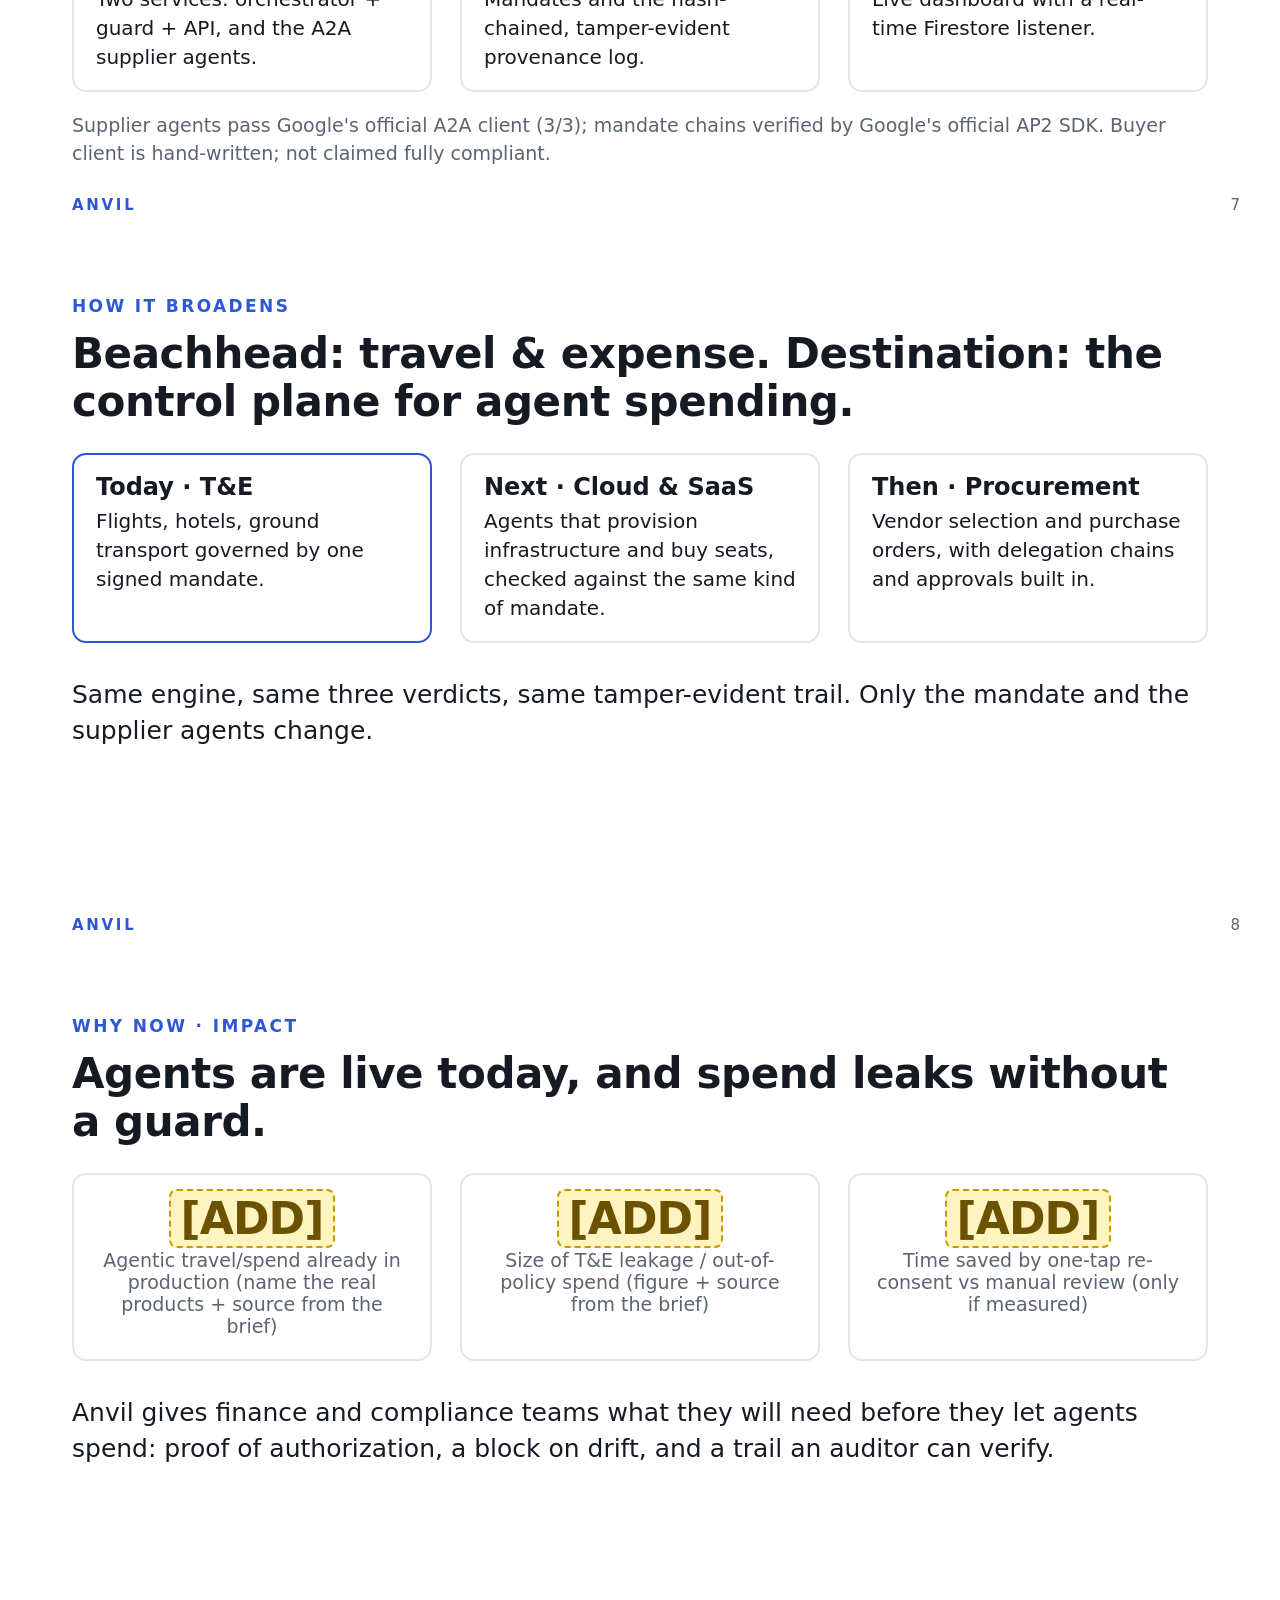
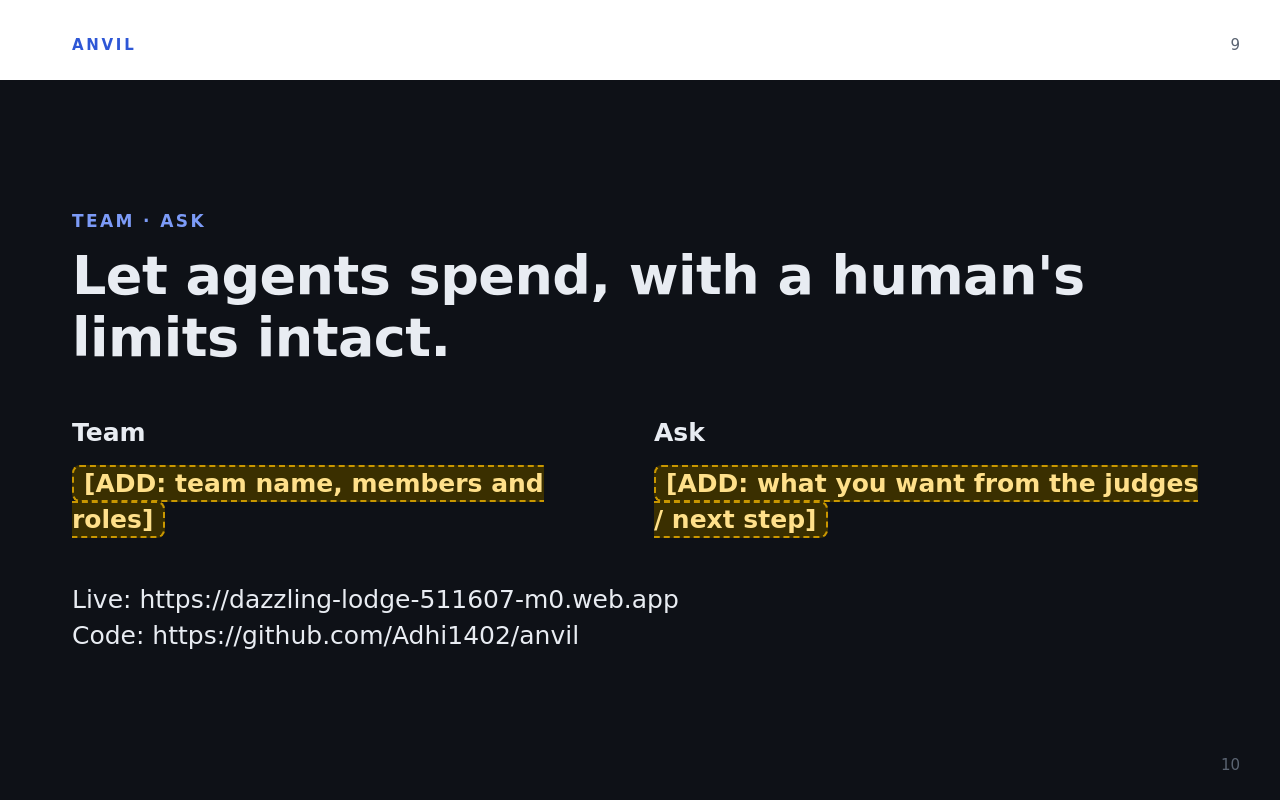
==== commit 830d19f2: "AP2 in the UI (receipt line, Verify again, Governance card), docs/deck/README updated, tracker final" ====
--- a/docs/deck/deck.html
+++ b/docs/deck/deck.html
@@ -70,7 +70,7 @@
   <div class="kicker">What Anvil is</div>
   <h2>A signed mandate in, a verdict and an audit trail out.</h2>
   <div class="flow">
-    <div class="step"><b>1 · Signed mandate</b><span>Manager's limits as an AP2 Intent Mandate (HMAC-signed, verified before every action)</span></div><div class="arr">→</div>
+    <div class="step"><b>1 · Signed mandate</b><span>Manager's limits, signed (HMAC) plus AP2 open mandates signed with the manager's own key</span></div><div class="arr">→</div>
     <div class="step"><b>2 · Agents over A2A</b><span>Flight, hotel, transport agents discover suppliers via Agent Cards, JSON-RPC</span></div><div class="arr">→</div>
     <div class="step"><b>3 · Anvil auditor</b><span>Gemini judges the action against the intent of the mandate; structured JSON</span></div><div class="arr">→</div>
     <div class="step"><b>4 · Decide</b><span><span class="chip MATCH" style="font-size:15px">MATCH</span> allow + Cart Mandate<br><span class="chip REVIEW" style="font-size:15px">REVIEW</span> one-tap re-consent<br><span class="chip DRIFT" style="font-size:15px">DRIFT</span> block + explain</span></div><div class="arr">→</div>
@@ -144,12 +144,12 @@
   <div class="cols c3" style="margin-top:10px">
     <div class="box"><h3>Gemini · Vertex AI</h3><p>The drift auditor: structured JSON verdicts at temperature 0, with retries and a cached-verdict fallback.</p></div>
     <div class="box"><h3>A2A</h3><p>Agent Cards + discovery; Message/Task over JSON-RPC between buyer and supplier agents.</p></div>
-    <div class="box"><h3>AP2</h3><p>Signed Intent Mandate (human authorization) and Cart Mandate (per-purchase), verified before every action.</p></div>
+    <div class="box"><h3>AP2</h3><p>Official AP2 V2 SDK: every approved booking carries a verified SD-JWT mandate chain; its constraints are a second, deterministic gate.</p></div>
     <div class="box"><h3>Cloud Run</h3><p>Two services: orchestrator + guard + API, and the A2A supplier agents.</p></div>
     <div class="box"><h3>Firestore</h3><p>Mandates and the hash-chained, tamper-evident provenance log.</p></div>
     <div class="box"><h3>Firebase Hosting</h3><p>Live dashboard with a real-time Firestore listener.</p></div>
   </div>
-  <p class="muted" style="font-size:19px;margin-top:20px">Hand-rolled, faithful to the A2A / AP2 core objects (not the official SDKs; HMAC signatures, not Verifiable Credentials).</p>
+  <p class="muted" style="font-size:19px;margin-top:20px">Supplier agents pass Google's official A2A client (3/3); mandate chains verified by Google's official AP2 SDK. Buyer client is hand-written; not claimed fully compliant.</p>
   <div class="brand">ANVIL</div><div class="num">7</div>
 </section>
 
